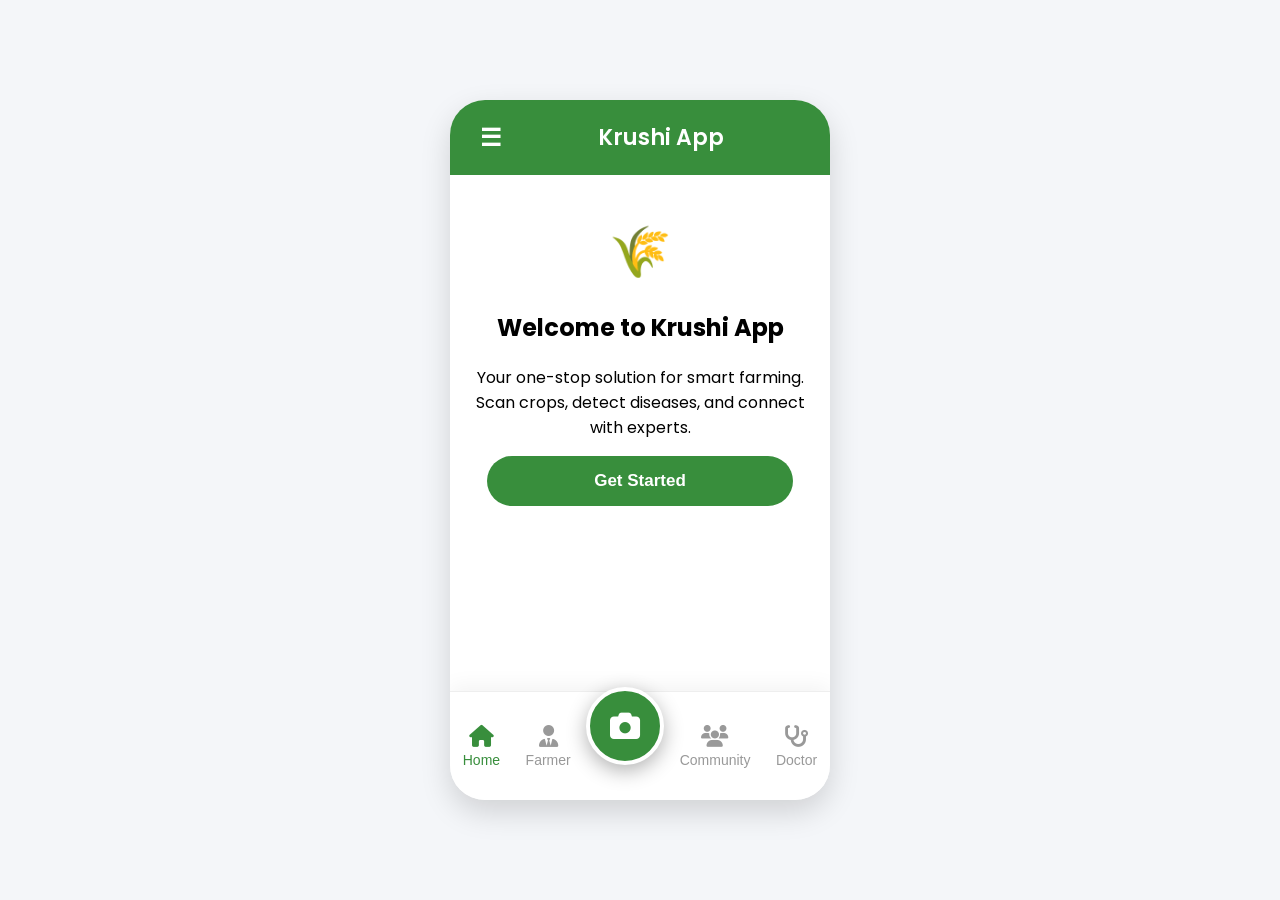
==== index.html @ 5cf72bf7 "Add files via upload Added" ====
<!DOCTYPE html>
<html lang="en">
<head>
  <meta charset="UTF-8">
  <meta name="viewport" content="width=device-width, initial-scale=1.0">
  <title>Krushi App</title>
  <link rel="preconnect" href="https://fonts.googleapis.com">
  <link rel="preconnect" href="https://fonts.gstatic.com" crossorigin>
  <link href="https://fonts.googleapis.com/css2?family=Poppins:wght@400;500;600;700&display=swap" rel="stylesheet">
  <link rel="stylesheet" href="https://cdnjs.cloudflare.com/ajax/libs/font-awesome/6.4.0/css/all.min.css">
  <style>
    :root {
      --primary-green: #388E3C;
      --secondary-green: #8BC34A;
      --light-green: #E8F5E9;
      --text-dark: #333;
      --text-light: #fff;
      --bg-light: #f4f6f9;
      --card-bg: #fff;
    }
    body {
      font-family: 'Poppins', sans-serif;
      margin: 0;
      padding: 0;
      background: var(--bg-light);
      display: flex;
      justify-content: center;
      align-items: center;
      min-height: 100vh;
    }
    .phone {
      width: 380px;
      height: 700px;
      background: var(--card-bg);
      border-radius: 35px;
      box-shadow: 0 12px 30px rgba(0,0,0,0.15);
      overflow: hidden;
      display: flex;
      flex-direction: column;
      position: relative;
    }
    header {
      background: var(--primary-green);
      color: var(--text-light);
      text-align: center;
      padding: 20px;
      font-size: 22px;
      font-weight: 600;
      display: flex;
      align-items: center;
      justify-content: space-between;
      gap: 10px;
      transition: background 0.3s ease-in-out;
    }
    header .menu-icon {
        font-size: 24px;
        cursor: pointer;
        padding-left: 10px;
    }
    header .app-title {
        flex-grow: 1;
        text-align: center;
    }
    .content {
      flex: 1;
      padding: 20px;
      text-align: center;
      overflow-y: auto;
      -webkit-overflow-scrolling: touch;
    }
    .logo {
      font-size: 50px;
      margin: 20px 0;
      color: var(--primary-green);
    }
    .btn {
      display: block;
      width: 90%;
      margin: 15px auto;
      padding: 15px;
      background: var(--primary-green);
      color: var(--text-light);
      font-size: 17px;
      font-weight: 600;
      border: none;
      border-radius: 30px;
      cursor: pointer;
      transition: background 0.3s, transform 0.2s;
    }
    .btn:hover {
      background: #2E7D32;
      transform: translateY(-2px);
    }
    .btn-secondary {
      background: var(--secondary-green);
    }
    .btn-secondary:hover {
      background: #7CB342;
    }
    .btn-icon {
      font-size: 20px;
      margin-right: 10px;
    }
    .options {
      display: grid;
      grid-template-columns: 1fr 1fr;
      gap: 20px;
      margin-top: 25px;
    }
    .option-box {
      background: var(--light-green);
      padding: 25px 15px;
      border-radius: 20px;
      font-weight: 600;
      cursor: pointer;
      box-shadow: 0 4px 10px rgba(0,0,0,0.05);
      transition: transform 0.2s, box-shadow 0.2s;
      color: var(--text-dark);
    }
    .option-box:hover {
      transform: translateY(-5px);
      box-shadow: 0 6px 15px rgba(0,0,0,0.1);
    }
    .option-box i {
      font-size: 36px;
      color: var(--primary-green);
      margin-bottom: 10px;
    }
    .card {
      background: var(--card-bg);
      padding: 20px;
      border-radius: 15px;
      margin: 15px 0;
      text-align: left;
      box-shadow: 0 4px 15px rgba(0,0,0,0.08);
      color: var(--text-dark);
    }
    .card h4 {
        margin-top: 0;
        margin-bottom: 8px;
        color: var(--primary-green);
    }
    .nav {
      display: flex;
      justify-content: space-around;
      align-items: center;
      padding: 15px 0;
      border-top: 1px solid #eee;
      background: var(--card-bg);
      box-shadow: 0 -5px 20px rgba(0,0,0,0.05);
      position: relative;
      z-index: 5;
    }
    .nav button {
      background: none;
      border: none;
      font-size: 20px;
      cursor: pointer;
      color: #999;
      transition: color 0.3s;
      padding: 10px;
      display: flex;
      flex-direction: column;
      align-items: center;
      gap: 5px;
      font-size: 14px;
      font-weight: 500;
    }
    .nav button i {
        font-size: 22px;
    }
    .nav button:hover, .nav button.active {
      color: var(--primary-green);
    }
    .scanner-btn {
        background: var(--primary-green);
        width: 70px;
        height: 70px;
        border-radius: 50%;
        color: white;
        font-size: 30px;
        display: flex;
        align-items: center;
        justify-content: center;
        cursor: pointer;
        box-shadow: 0 6px 20px rgba(0,0,0,0.3);
        border: 4px solid white;
        animation: pulse 2s infinite;
        z-index: 10;
        transform: translateY(-20px);
    }
    @keyframes pulse {
      0% { box-shadow: 0 0 0 0 rgba(56, 142, 60, 0.5); }
      70% { box-shadow: 0 0 0 20px rgba(56, 142, 60, 0); }
      100% { box-shadow: 0 0 0 0 rgba(56, 142, 60, 0); }
    }
    .section-title {
        font-size: 24px;
        font-weight: 600;
        color: var(--primary-green);
        margin-bottom: 20px;
    }
    .search-bar {
      width: 100%;
      padding: 12px 20px;
      border-radius: 30px;
      border: 1px solid #ddd;
      font-size: 16px;
      margin-bottom: 20px;
      background-color: #f9f9f9;
      box-shadow: inset 0 1px 3px rgba(0,0,0,0.05);
    }
    .simple-mode-toggle {
        display: block;
        width: 100%;
        margin-bottom: 20px;
        padding: 10px;
        font-size: 14px;
        font-weight: 500;
        color: #666;
        text-align: center;
    }
    .speech-bubble {
        background: var(--light-green);
        color: var(--primary-green);
        padding: 15px;
        border-radius: 20px;
        position: relative;
        margin-top: 20px;
        text-align: center;
        animation: fadeIn 0.5s;
        font-weight: 500;
    }
    .speech-bubble::before {
        content: '';
        position: absolute;
        top: -10px;
        left: 50%;
        transform: translateX(-50%);
        border-left: 10px solid transparent;
        border-right: 10px solid transparent;
        border-bottom: 10px solid var(--light-green);
    }
    .proximity-banner {
        background: #DCEDC8;
        padding: 15px;
        border-radius: 15px;
        margin-bottom: 20px;
        color: #33691E;
        font-weight: 600;
        font-size: 14px;
        display: flex;
        justify-content: space-around;
        align-items: center;
        box-shadow: 0 4px 8px rgba(0,0,0,0.05);
    }
    .proximity-banner span {
        display: block;
        font-size: 18px;
        font-weight: 700;
        margin-top: 5px;
    }
    @keyframes fadeIn {
        from { opacity: 0; }
        to { opacity: 1; }
    }
    
    /* Sidebar styles */
    .sidebar {
        height: 100%;
        width: 0;
        position: absolute;
        z-index: 20;
        top: 0;
        left: 0;
        background-color: var(--card-bg);
        overflow-x: hidden;
        transition: 0.5s;
        padding-top: 60px;
        box-shadow: 5px 0 25px rgba(0,0,0,0.1);
    }
    .sidebar a {
        padding: 15px 25px;
        text-decoration: none;
        font-size: 18px;
        color: var(--text-dark);
        display: block;
        transition: 0.3s;
        font-weight: 600;
    }
    .sidebar a:hover {
        background-color: var(--light-green);
        color: var(--primary-green);
    }
    .sidebar .closebtn {
        position: absolute;
        top: 15px;
        right: 25px;
        font-size: 36px;
        margin-left: 50px;
    }
    .sidebar-header {
        padding: 20px;
        text-align: center;
        border-bottom: 1px solid #eee;
        margin-bottom: 20px;
    }
    .sidebar-header h3 {
        margin: 0;
        color: var(--primary-green);
    }

    /* Scanner View styles */
    .scanner-view {
        position: absolute;
        top: 0;
        left: 0;
        width: 100%;
        height: 100%;
        background-color: #000;
        display: flex;
        flex-direction: column;
        justify-content: center;
        align-items: center;
        z-index: 10;
        color: white;
        text-align: center;
    }
    .scanner-camera-feed {
        width: 100%;
        height: 100%;
        background-color: #222; /* Placeholder for camera feed */
        position: relative;
    }
    .scanner-window {
        position: absolute;
        top: 50%;
        left: 50%;
        transform: translate(-50%, -50%);
        width: 80%;
        height: 400px;
        border: 3px solid var(--secondary-green);
        border-radius: 15px;
        box-shadow: 0 0 20px rgba(139, 195, 74, 0.5);
        overflow: hidden;
    }
    .scanner-line {
        width: 100%;
        height: 5px;
        background: linear-gradient(to right, transparent, var(--secondary-green), transparent);
        animation: scan-line 2s linear infinite;
        position: absolute;
        top: 0;
    }
    .shutter-btn {
        position: absolute;
        bottom: 50px;
        left: 50%;
        transform: translateX(-50%);
        background: white;
        width: 70px;
        height: 70px;
        border-radius: 50%;
        display: flex;
        align-items: center;
        justify-content: center;
        cursor: pointer;
        border: 5px solid var(--primary-green);
        box-shadow: 0 0 10px rgba(0,0,0,0.3);
    }
    @keyframes scan-line {
        0% { top: 0; }
        100% { top: 100%; }
    }
    
    /* Scan Result styles */
    .scan-result-section {
        margin-bottom: 25px;
        text-align: left;
    }
    .scan-result-section h4 {
        color: var(--primary-green);
        font-size: 18px;
        margin-bottom: 10px;
        border-bottom: 2px solid var(--light-green);
        padding-bottom: 5px;
    }
    
    /* Simple Mode button grid */
    .simple-mode-options {
        display: grid;
        grid-template-columns: 1fr;
        gap: 15px;
        margin-top: 20px;
    }
    .simple-mode-options .btn {
        margin: 0 auto;
        width: 100%;
    }
  </style>
</head>
<body>

  <div class="phone">
    <div id="sidebar" class="sidebar">
        <a href="javascript:void(0)" class="closebtn" onclick="closeNav()">&times;</a>
        <div class="sidebar-header">
            <i class="fa-solid fa-seedling" style="font-size: 30px;"></i>
            <h3>Krushi App</h3>
        </div>
        <a href="#" onclick="showHome()"><i class="fa-solid fa-house"></i> Home</a>
        <a href="#" onclick="showLogin()"><i class="fa-solid fa-right-to-bracket"></i> Login</a>
        <a href="#" onclick="showFarmer()"><i class="fa-solid fa-user-tie"></i> Farmer Dashboard</a>
        <a href="#" onclick="showDoctor()"><i class="fa-solid fa-stethoscope"></i> Doctor Dashboard</a>
        <a href="#" onclick="showCommunity()"><i class="fa-solid fa-users"></i> Community</a>
        <a href="#" onclick="showCropGuides()"><i class="fa-solid fa-book-open"></i> Crop Guides</a>
        <a href="#" onclick="showMarketplace()"><i class="fa-solid fa-store"></i> Marketplace</a>
    </div>

    <header id="title">
        <span class="menu-icon" onclick="openNav()">&#9776;</span>
        <div class="app-title">Krushi App</div>
    </header>
    <div class="content" id="screen">

      <div id="overview">
        <div class="logo">🌾</div>
        <h2>Welcome to Krushi App</h2>
        <p>Your one-stop solution for smart farming. Scan crops, detect diseases, and connect with experts.</p>
        <button class="btn" onclick="showHome()">Get Started</button>
      </div>

      <div id="home" style="display:none;">
        <div class="proximity-banner">
            <div>
                Farmers Online<br>
                <span>2</span>
            </div>
            <div>
                Doctors Online<br>
                <span>2</span>
            </div>
            <div>
                Range<br>
                <span>5 km</span>
            </div>
        </div>
        <input type="text" placeholder="🔍 Search for crops or solutions..." class="search-bar">
        
        <div class="options">
          <div class="option-box" onclick="showCropGuides()">
            <i class="fa-solid fa-book-open"></i>
            <span>Crop Guides</span>
          </div>
          <div class="option-box" onclick="showMarketplace()">
            <i class="fa-solid fa-store"></i>
            <span>Marketplace</span>
          </div>
          <div class="option-box" onclick="showCommunity()">
            <i class="fa-solid fa-users"></i>
            <span>Community</span>
          </div>
          <div class="option-box" onclick="showAgriNews()">
            <i class="fa-solid fa-newspaper"></i>
            <span>Agri-News</span>
          </div>
        </div>
        <button class="btn" onclick="showSimpleMode()">Simple Mode (Voice)</button>
      </div>
      
      <div id="simpleMode" style="display:none;">
          <div class="section-title">Simple Mode Activated</div>
          <div class="speech-bubble">
              <i class="fa-solid fa-volume-high"></i>
              <p>Welcome, I am your guide. What would you like to do?</p>
          </div>
          <div class="simple-mode-options">
              <button class="btn" onclick="showScanner(); speak('Okay. Please hold the phone steady to scan your crop.');">Scan Crop</button>
              <button class="btn" onclick="speak('Searching for nearby doctors.');">Talk to Doctor</button>
              <button class="btn" onclick="speak('Today\'s weather is sunny with a temperature of 28 degrees Celsius.');">Check Weather</button>
              <button class="btn" onclick="showHome(); speak('Simple mode is now off.');">Exit Simple Mode</button>
          </div>
      </div>

      <div id="login" style="display:none;">
        <div class="section-title">Login As</div>
        <button class="btn" onclick="showFarmer()"><i class="fa-solid fa-user-tie btn-icon"></i>Farmer</button>
        <button class="btn btn-secondary" onclick="showDoctor()"><i class="fa-solid fa-stethoscope btn-icon"></i>Agri Doctor</button>
        <button class="btn" onclick="showHome()"><i class="fa-solid fa-arrow-left btn-icon"></i>Back to Home</button>
      </div>

      <div id="farmer" style="display:none;">
        <div class="section-title">Farmer Dashboard</div>
        <div class="proximity-banner">
            <div>
                My nearby Experts:<br>
                <span>2 Doctors within 5 km</span>
            </div>
        </div>
        <div class="card">
          <h4>Latest Scan:</h4>
          <p><strong>Detected:</strong> Leaf Spot on Wheat</p>
          <p><strong>Suggestion:</strong> Apply a copper-based fungicide. Consult nearby doctor for dosage.</p>
        </div>
        <button class="btn"><i class="fa-solid fa-headset btn-icon"></i>Contact Expert</button>
        <button class="btn btn-secondary" onclick="showHome()"><i class="fa-solid fa-arrow-left btn-icon"></i>Back</button>
      </div>

      <div id="doctor" style="display:none;">
        <div class="section-title">Doctor Dashboard</div>
        <div class="proximity-banner">
            <div>
                Farmers Online:<br>
                <span>2 within 5 km</span>
            </div>
        </div>
        <div class="card">
          <h4>New Consultation Request:</h4>
          <p><strong>Farmer:</strong> Ramesh, Vill. Bori (3 km)</p>
          <p><strong>Problem:</strong> Cotton pest infestation.</p>
          <button class="btn">Accept</button>
        </div>
        <button class="btn" onclick="showHome()"><i class="fa-solid fa-arrow-left btn-icon"></i>Back</button>
      </div>

      <div id="community" style="display:none;">
        <div class="section-title">Farmer Community</div>
        <div class="card">
          <h4>🌾 Ramesh:</h4>
          <p>My tomato leaves are turning yellow. Any tips?</p>
          <small>2 replies</small>
        </div>
        <div class="card">
          <h4>👩‍🌾 Sita:</h4>
          <p>Neem spray worked for me! You can try mixing 10ml in 1 liter of water.</p>
          <small>5 likes</small>
        </div>
        <button class="btn"><i class="fa-solid fa-plus btn-icon"></i>Post New Question</button>
        <button class="btn btn-secondary" onclick="showHome()"><i class="fa-solid fa-arrow-left btn-icon"></i>Back</button>
      </div>

      <div id="scanResult" style="display:none;">
        <div class="section-title">Scan Results</div>
        <div class="card">
            <div class="scan-result-section">
                <h4><i class="fa-solid fa-seedling"></i> Identified Disease</h4>
                <p><strong>Tomato Leaf Curl Virus (ToLCV)</strong></p>
                <p>This is a major viral disease affecting tomato plants, transmitted by whiteflies.</p>
            </div>
            <div class="scan-result-section">
                <h4><i class="fa-solid fa-spray-can"></i> Recommended Pesticides</h4>
                <ul>
                    <li>Neem Oil-based sprays</li>
                    <li>Acetamiprid-based insecticides</li>
                    <li>Spiromesifen for whitefly control</li>
                </ul>
                <a href="#" class="btn btn-secondary" style="width:100%;" onclick="showMarketplace()">Buy Now from Marketplace</a>
            </div>
            <div class="scan-result-section">
                <h4><i class="fa-solid fa-shield-halved"></i> How to Prevent It</h4>
                <ul>
                    <li>Use virus-free seeds and seedlings.</li>
                    <li>Control the whitefly population using neem oil or insecticidal soap.</li>
                    <li>Remove and destroy infected plants immediately to prevent spread.</li>
                </ul>
            </div>
            <div class="scan-result-section">
                <h4><i class="fa-solid fa-bug-slash"></i> Why This Happens</h4>
                <p>The virus is spread by a tiny insect called the **whitefly**. When a whitefly feeds on an infected plant and then moves to a healthy one, it transfers the virus. High temperatures and dry weather can increase whitefly activity.</p>
            </div>
            <div class="scan-result-section">
                <h4><i class="fa-solid fa-user-doctor"></i> Connect with a Doctor</h4>
                <p>Get expert advice from a professional nearby.</p>
                <div class="card" style="padding:10px;">
                    <strong>Dr. Patil</strong> (Agri Specialist)<br>
                    Distance: <strong>1.5 km</strong><br>
                    <a href="tel:+919876543210" class="btn btn-secondary" style="width:100%; margin:10px 0 0;">Call Now</a>
                </div>
            </div>
        </div>
        <button class="btn btn-secondary" onclick="showHome()"><i class="fa-solid fa-arrow-left btn-icon"></i>Back to Home</button>
      </div>

      <div id="cropGuides" style="display:none;">
        <div class="section-title">🌾 Crop Guides</div>
        <input type="text" placeholder="Search guides..." class="search-bar">
        <div class="card">
            <h4>Tomato Cultivation</h4>
            <p>A comprehensive guide on soil, planting, and pest management for tomatoes.</p>
        </div>
        <div class="card">
            <h4>Wheat Harvesting</h4>
            <p>Learn the best practices and modern techniques for a high-yield wheat harvest.</p>
        </div>
        <button class="btn" onclick="showHome()"><i class="fa-solid fa-arrow-left btn-icon"></i>Back</button>
      </div>

      <div id="marketplace" style="display:none;">
        <div class="section-title">🛍️ Marketplace</div>
        <div class="card">
            <h4>Fertilizer: Bio-Grow Organic</h4>
            <p><strong>Price:</strong> ₹500/kg</p>
            <button class="btn">Buy Now</button>
        </div>
        <div class="card">
            <h4>Pest Spray: Neem Oil</h4>
            <p><strong>Price:</strong> ₹250/bottle</p>
            <button class="btn">Buy Now</button>
        </div>
        <button class="btn" onclick="showHome()"><i class="fa-solid fa-arrow-left btn-icon"></i>Back</button>
      </div>

      <div id="agriNews" style="display:none;">
        <div class="section-title">📰 Agri-News</div>
        <div class="card news-card">
            <h5>Govt. announces new subsidy for farmers.</h5>
            <p>The government today launched a new scheme...</p>
        </div>
        <div class="card news-card">
            <h5>Monsoon forecast: Heavy rains expected in South.</h5>
            <p>Farmers in the region are advised to prepare...</p>
        </div>
        <button class="btn" onclick="showHome()"><i class="fa-solid fa-arrow-left btn-icon"></i>Back</button>
      </div>
    </div>

    <div id="scanner" class="scanner-view" style="display:none;">
        <div class="scanner-camera-feed">
            <div class="scanner-window">
                <div class="scanner-line"></div>
            </div>
        </div>
        <button class="shutter-btn" onclick="simulateScan()">
            <i class="fa-solid fa-camera" style="color:var(--primary-green);"></i>
        </button>
    </div>

    <div class="nav">
      <button onclick="showHome()" id="navHome" class="active">
          <i class="fa-solid fa-house"></i>Home
      </button>
      <button onclick="showFarmer()" id="navFarmer">
          <i class="fa-solid fa-user-tie"></i>Farmer
      </button>
      <div class="scanner-btn" onclick="showScanner()">
          <i class="fa fa-camera"></i>
      </div>
      <button onclick="showCommunity()" id="navCommunity">
          <i class="fa-solid fa-users"></i>Community
      </button>
      <button onclick="showDoctor()" id="navDoctor">
          <i class="fa-solid fa-stethoscope"></i>Doctor
      </button>
    </div>
  </div>

  <script>
    let simpleMode = false;
    const synth = window.speechSynthesis;

    function hideAll() {
      document.querySelectorAll("#screen > div").forEach(div => div.style.display = "none");
    }
    
    function speak(text) {
        if (!synth) return;
        const utterance = new SpeechSynthesisUtterance(text);
        utterance.lang = 'en-IN';
        synth.speak(utterance);
    }
    
    function showScreen(id, titleText) {
        hideAll();
        document.getElementById(id).style.display = "block";
        document.querySelector('.app-title').innerText = titleText;
    }
    
    function openNav() {
        document.getElementById("sidebar").style.width = "250px";
    }

    function closeNav() {
        document.getElementById("sidebar").style.width = "0";
    }

    function showHome() { 
        showScreen('home', 'Krushi App'); 
        document.getElementById('scanner').style.display = 'none';
        closeNav();
    }
    function showLogin() { showScreen('login', 'Login'); closeNav(); }
    function showFarmer() { showScreen('farmer', 'Farmer Dashboard'); closeNav(); }
    function showDoctor() { showScreen('doctor', 'Doctor Dashboard'); closeNav(); }
    function showCommunity() { showScreen('community', 'Community'); closeNav(); }
    function showCropGuides() { showScreen('cropGuides', 'Crop Guides'); closeNav(); }
    function showMarketplace() { showScreen('marketplace', 'Marketplace'); closeNav(); }
    function showAgriNews() { showScreen('agriNews', 'Agri-News'); closeNav(); }

    function showSimpleMode() { 
        simpleMode = true;
        showScreen('simpleMode', 'Simple Mode');
        closeNav();
        speak("Welcome, I am your guide. What would you like to do?");
    }
    
    function showScanner() {
        hideAll();
        document.getElementById('scanner').style.display = 'flex';
        document.querySelector('.app-title').innerText = 'Crop Scanner';
        closeNav();
    }

    function simulateScan() {
        // Simulate scanning process
        const shutterBtn = document.querySelector('.shutter-btn');
        shutterBtn.innerHTML = '<i class="fa-solid fa-spinner fa-spin" style="color:var(--primary-green);"></i>';
        
        if (simpleMode) {
            speak("Scanning complete. Analyzing the image. This might take a few seconds.");
        }

        setTimeout(() => {
            // Hide the scanner and show the results
            document.getElementById('scanner').style.display = 'none';
            showScreen('scanResult', 'Scan Results');
            if (simpleMode) {
                speak("Scan results are ready. We have identified a disease. Would you like to know more about it, or connect with a doctor?");
            }
        }, 3000); // 3-second delay
    }

    // Initial load
    document.addEventListener('DOMContentLoaded', () => {
        showScreen('overview', 'Krushi App');
    });

  </script>

</body>
</html>
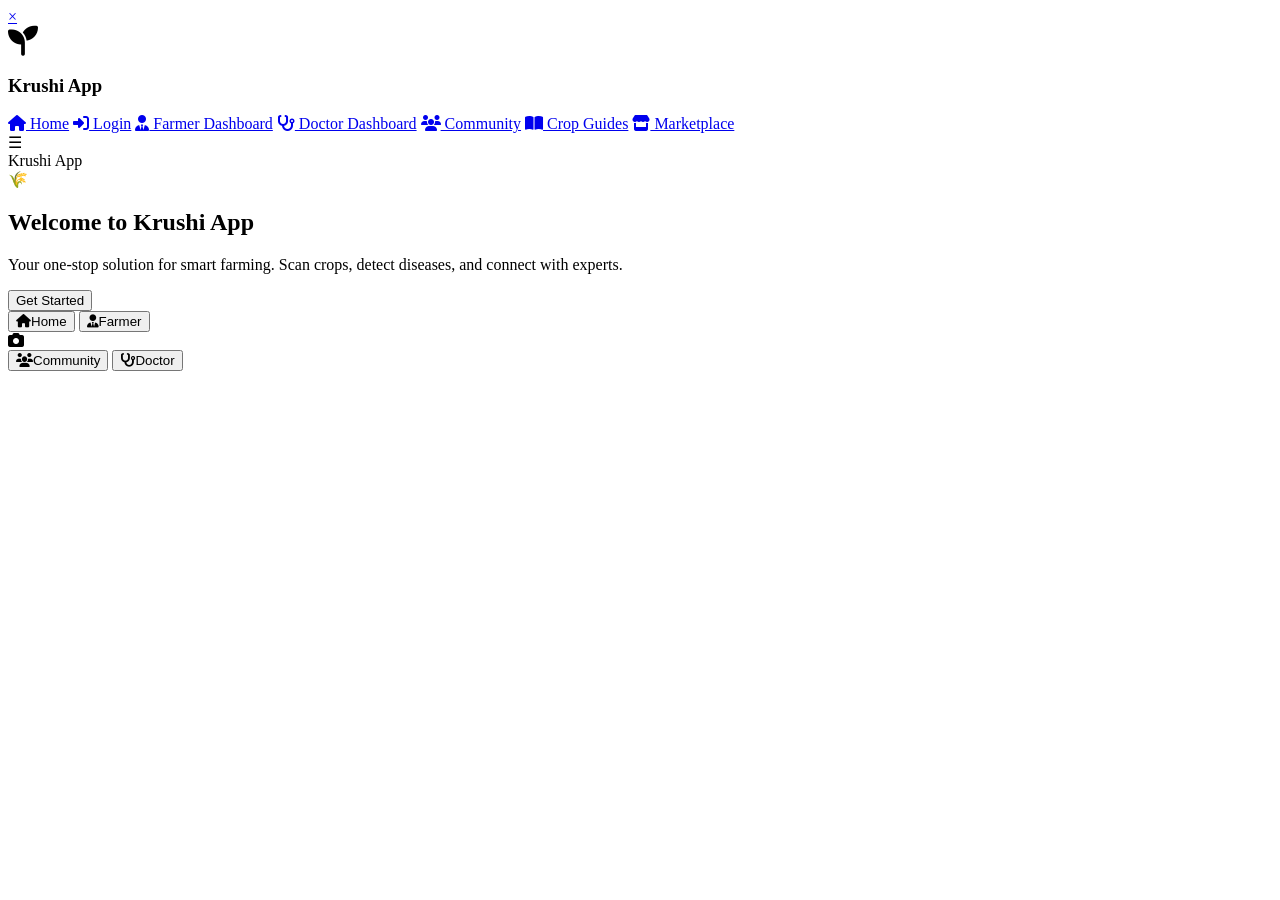
==== commit 2fc26298: "Update index.html" ====
--- a/index.html
+++ b/index.html
@@ -8,396 +8,7 @@
   <link rel="preconnect" href="https://fonts.gstatic.com" crossorigin>
   <link href="https://fonts.googleapis.com/css2?family=Poppins:wght@400;500;600;700&display=swap" rel="stylesheet">
   <link rel="stylesheet" href="https://cdnjs.cloudflare.com/ajax/libs/font-awesome/6.4.0/css/all.min.css">
-  <style>
-    :root {
-      --primary-green: #388E3C;
-      --secondary-green: #8BC34A;
-      --light-green: #E8F5E9;
-      --text-dark: #333;
-      --text-light: #fff;
-      --bg-light: #f4f6f9;
-      --card-bg: #fff;
-    }
-    body {
-      font-family: 'Poppins', sans-serif;
-      margin: 0;
-      padding: 0;
-      background: var(--bg-light);
-      display: flex;
-      justify-content: center;
-      align-items: center;
-      min-height: 100vh;
-    }
-    .phone {
-      width: 380px;
-      height: 700px;
-      background: var(--card-bg);
-      border-radius: 35px;
-      box-shadow: 0 12px 30px rgba(0,0,0,0.15);
-      overflow: hidden;
-      display: flex;
-      flex-direction: column;
-      position: relative;
-    }
-    header {
-      background: var(--primary-green);
-      color: var(--text-light);
-      text-align: center;
-      padding: 20px;
-      font-size: 22px;
-      font-weight: 600;
-      display: flex;
-      align-items: center;
-      justify-content: space-between;
-      gap: 10px;
-      transition: background 0.3s ease-in-out;
-    }
-    header .menu-icon {
-        font-size: 24px;
-        cursor: pointer;
-        padding-left: 10px;
-    }
-    header .app-title {
-        flex-grow: 1;
-        text-align: center;
-    }
-    .content {
-      flex: 1;
-      padding: 20px;
-      text-align: center;
-      overflow-y: auto;
-      -webkit-overflow-scrolling: touch;
-    }
-    .logo {
-      font-size: 50px;
-      margin: 20px 0;
-      color: var(--primary-green);
-    }
-    .btn {
-      display: block;
-      width: 90%;
-      margin: 15px auto;
-      padding: 15px;
-      background: var(--primary-green);
-      color: var(--text-light);
-      font-size: 17px;
-      font-weight: 600;
-      border: none;
-      border-radius: 30px;
-      cursor: pointer;
-      transition: background 0.3s, transform 0.2s;
-    }
-    .btn:hover {
-      background: #2E7D32;
-      transform: translateY(-2px);
-    }
-    .btn-secondary {
-      background: var(--secondary-green);
-    }
-    .btn-secondary:hover {
-      background: #7CB342;
-    }
-    .btn-icon {
-      font-size: 20px;
-      margin-right: 10px;
-    }
-    .options {
-      display: grid;
-      grid-template-columns: 1fr 1fr;
-      gap: 20px;
-      margin-top: 25px;
-    }
-    .option-box {
-      background: var(--light-green);
-      padding: 25px 15px;
-      border-radius: 20px;
-      font-weight: 600;
-      cursor: pointer;
-      box-shadow: 0 4px 10px rgba(0,0,0,0.05);
-      transition: transform 0.2s, box-shadow 0.2s;
-      color: var(--text-dark);
-    }
-    .option-box:hover {
-      transform: translateY(-5px);
-      box-shadow: 0 6px 15px rgba(0,0,0,0.1);
-    }
-    .option-box i {
-      font-size: 36px;
-      color: var(--primary-green);
-      margin-bottom: 10px;
-    }
-    .card {
-      background: var(--card-bg);
-      padding: 20px;
-      border-radius: 15px;
-      margin: 15px 0;
-      text-align: left;
-      box-shadow: 0 4px 15px rgba(0,0,0,0.08);
-      color: var(--text-dark);
-    }
-    .card h4 {
-        margin-top: 0;
-        margin-bottom: 8px;
-        color: var(--primary-green);
-    }
-    .nav {
-      display: flex;
-      justify-content: space-around;
-      align-items: center;
-      padding: 15px 0;
-      border-top: 1px solid #eee;
-      background: var(--card-bg);
-      box-shadow: 0 -5px 20px rgba(0,0,0,0.05);
-      position: relative;
-      z-index: 5;
-    }
-    .nav button {
-      background: none;
-      border: none;
-      font-size: 20px;
-      cursor: pointer;
-      color: #999;
-      transition: color 0.3s;
-      padding: 10px;
-      display: flex;
-      flex-direction: column;
-      align-items: center;
-      gap: 5px;
-      font-size: 14px;
-      font-weight: 500;
-    }
-    .nav button i {
-        font-size: 22px;
-    }
-    .nav button:hover, .nav button.active {
-      color: var(--primary-green);
-    }
-    .scanner-btn {
-        background: var(--primary-green);
-        width: 70px;
-        height: 70px;
-        border-radius: 50%;
-        color: white;
-        font-size: 30px;
-        display: flex;
-        align-items: center;
-        justify-content: center;
-        cursor: pointer;
-        box-shadow: 0 6px 20px rgba(0,0,0,0.3);
-        border: 4px solid white;
-        animation: pulse 2s infinite;
-        z-index: 10;
-        transform: translateY(-20px);
-    }
-    @keyframes pulse {
-      0% { box-shadow: 0 0 0 0 rgba(56, 142, 60, 0.5); }
-      70% { box-shadow: 0 0 0 20px rgba(56, 142, 60, 0); }
-      100% { box-shadow: 0 0 0 0 rgba(56, 142, 60, 0); }
-    }
-    .section-title {
-        font-size: 24px;
-        font-weight: 600;
-        color: var(--primary-green);
-        margin-bottom: 20px;
-    }
-    .search-bar {
-      width: 100%;
-      padding: 12px 20px;
-      border-radius: 30px;
-      border: 1px solid #ddd;
-      font-size: 16px;
-      margin-bottom: 20px;
-      background-color: #f9f9f9;
-      box-shadow: inset 0 1px 3px rgba(0,0,0,0.05);
-    }
-    .simple-mode-toggle {
-        display: block;
-        width: 100%;
-        margin-bottom: 20px;
-        padding: 10px;
-        font-size: 14px;
-        font-weight: 500;
-        color: #666;
-        text-align: center;
-    }
-    .speech-bubble {
-        background: var(--light-green);
-        color: var(--primary-green);
-        padding: 15px;
-        border-radius: 20px;
-        position: relative;
-        margin-top: 20px;
-        text-align: center;
-        animation: fadeIn 0.5s;
-        font-weight: 500;
-    }
-    .speech-bubble::before {
-        content: '';
-        position: absolute;
-        top: -10px;
-        left: 50%;
-        transform: translateX(-50%);
-        border-left: 10px solid transparent;
-        border-right: 10px solid transparent;
-        border-bottom: 10px solid var(--light-green);
-    }
-    .proximity-banner {
-        background: #DCEDC8;
-        padding: 15px;
-        border-radius: 15px;
-        margin-bottom: 20px;
-        color: #33691E;
-        font-weight: 600;
-        font-size: 14px;
-        display: flex;
-        justify-content: space-around;
-        align-items: center;
-        box-shadow: 0 4px 8px rgba(0,0,0,0.05);
-    }
-    .proximity-banner span {
-        display: block;
-        font-size: 18px;
-        font-weight: 700;
-        margin-top: 5px;
-    }
-    @keyframes fadeIn {
-        from { opacity: 0; }
-        to { opacity: 1; }
-    }
-    
-    /* Sidebar styles */
-    .sidebar {
-        height: 100%;
-        width: 0;
-        position: absolute;
-        z-index: 20;
-        top: 0;
-        left: 0;
-        background-color: var(--card-bg);
-        overflow-x: hidden;
-        transition: 0.5s;
-        padding-top: 60px;
-        box-shadow: 5px 0 25px rgba(0,0,0,0.1);
-    }
-    .sidebar a {
-        padding: 15px 25px;
-        text-decoration: none;
-        font-size: 18px;
-        color: var(--text-dark);
-        display: block;
-        transition: 0.3s;
-        font-weight: 600;
-    }
-    .sidebar a:hover {
-        background-color: var(--light-green);
-        color: var(--primary-green);
-    }
-    .sidebar .closebtn {
-        position: absolute;
-        top: 15px;
-        right: 25px;
-        font-size: 36px;
-        margin-left: 50px;
-    }
-    .sidebar-header {
-        padding: 20px;
-        text-align: center;
-        border-bottom: 1px solid #eee;
-        margin-bottom: 20px;
-    }
-    .sidebar-header h3 {
-        margin: 0;
-        color: var(--primary-green);
-    }
-
-    /* Scanner View styles */
-    .scanner-view {
-        position: absolute;
-        top: 0;
-        left: 0;
-        width: 100%;
-        height: 100%;
-        background-color: #000;
-        display: flex;
-        flex-direction: column;
-        justify-content: center;
-        align-items: center;
-        z-index: 10;
-        color: white;
-        text-align: center;
-    }
-    .scanner-camera-feed {
-        width: 100%;
-        height: 100%;
-        background-color: #222; /* Placeholder for camera feed */
-        position: relative;
-    }
-    .scanner-window {
-        position: absolute;
-        top: 50%;
-        left: 50%;
-        transform: translate(-50%, -50%);
-        width: 80%;
-        height: 400px;
-        border: 3px solid var(--secondary-green);
-        border-radius: 15px;
-        box-shadow: 0 0 20px rgba(139, 195, 74, 0.5);
-        overflow: hidden;
-    }
-    .scanner-line {
-        width: 100%;
-        height: 5px;
-        background: linear-gradient(to right, transparent, var(--secondary-green), transparent);
-        animation: scan-line 2s linear infinite;
-        position: absolute;
-        top: 0;
-    }
-    .shutter-btn {
-        position: absolute;
-        bottom: 50px;
-        left: 50%;
-        transform: translateX(-50%);
-        background: white;
-        width: 70px;
-        height: 70px;
-        border-radius: 50%;
-        display: flex;
-        align-items: center;
-        justify-content: center;
-        cursor: pointer;
-        border: 5px solid var(--primary-green);
-        box-shadow: 0 0 10px rgba(0,0,0,0.3);
-    }
-    @keyframes scan-line {
-        0% { top: 0; }
-        100% { top: 100%; }
-    }
-    
-    /* Scan Result styles */
-    .scan-result-section {
-        margin-bottom: 25px;
-        text-align: left;
-    }
-    .scan-result-section h4 {
-        color: var(--primary-green);
-        font-size: 18px;
-        margin-bottom: 10px;
-        border-bottom: 2px solid var(--light-green);
-        padding-bottom: 5px;
-    }
-    
-    /* Simple Mode button grid */
-    .simple-mode-options {
-        display: grid;
-        grid-template-columns: 1fr;
-        gap: 15px;
-        margin-top: 20px;
-    }
-    .simple-mode-options .btn {
-        margin: 0 auto;
-        width: 100%;
-    }
-  </style>
+ 
 </head>
 <body>
 
@@ -737,4 +348,5 @@
   </script>
 
 </body>
-</html>+
+</html>
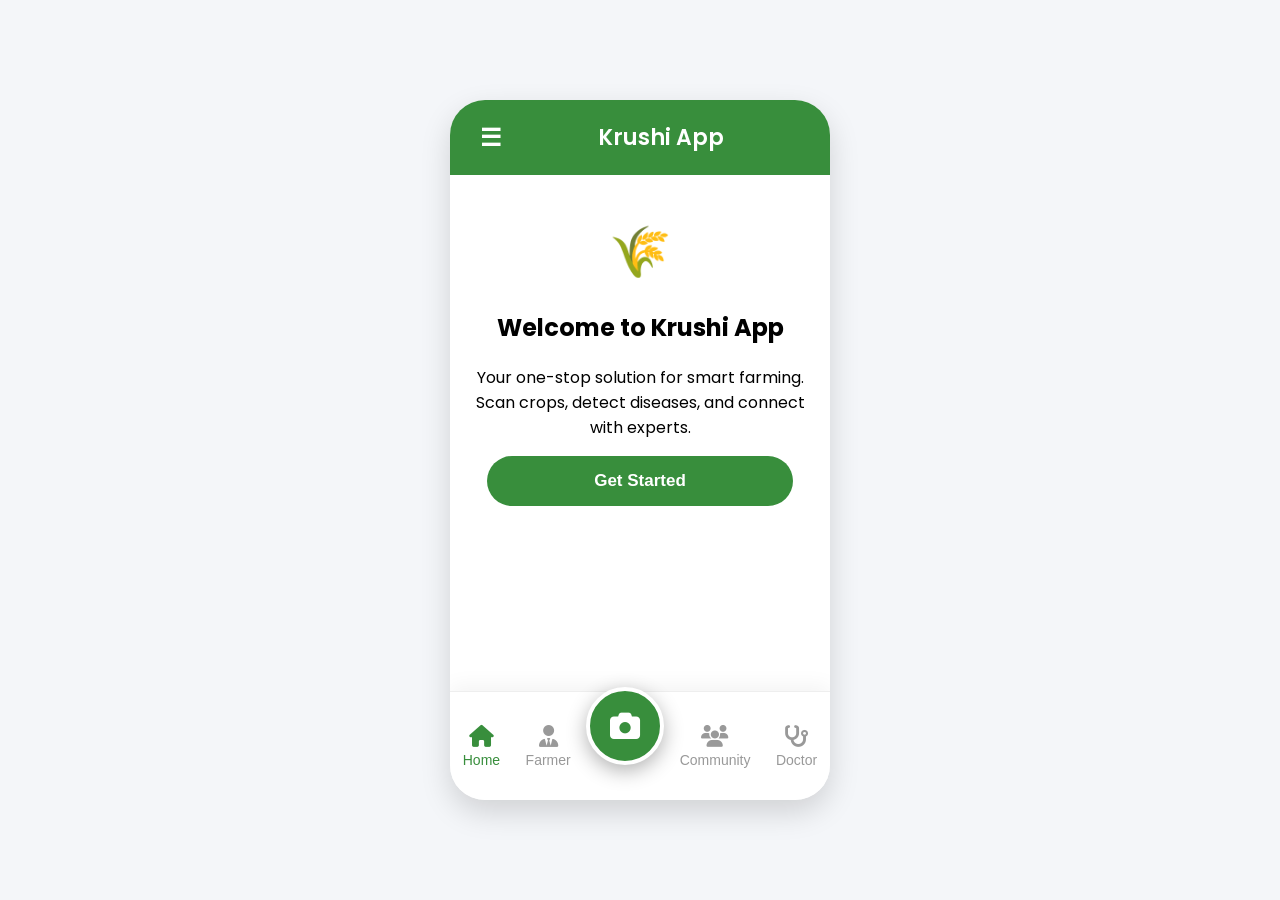
==== commit 44016018: "Update index.html" ====
--- a/index.html
+++ b/index.html
@@ -6,6 +6,7 @@
   <title>Krushi App</title>
   <link rel="preconnect" href="https://fonts.googleapis.com">
   <link rel="preconnect" href="https://fonts.gstatic.com" crossorigin>
+    <link rel="stylesheet" href="style.css">
   <link href="https://fonts.googleapis.com/css2?family=Poppins:wght@400;500;600;700&display=swap" rel="stylesheet">
   <link rel="stylesheet" href="https://cdnjs.cloudflare.com/ajax/libs/font-awesome/6.4.0/css/all.min.css">
  
@@ -350,3 +351,4 @@
 </body>
 
 </html>
+
--- a/style.css
+++ b/style.css
@@ -0,0 +1,388 @@
+ :root {
+      --primary-green: #388E3C;
+      --secondary-green: #8BC34A;
+      --light-green: #E8F5E9;
+      --text-dark: #333;
+      --text-light: #fff;
+      --bg-light: #f4f6f9;
+      --card-bg: #fff;
+    }
+    body {
+      font-family: 'Poppins', sans-serif;
+      margin: 0;
+      padding: 0;
+      background: var(--bg-light);
+      display: flex;
+      justify-content: center;
+      align-items: center;
+      min-height: 100vh;
+    }
+    .phone {
+      width: 380px;
+      height: 700px;
+      background: var(--card-bg);
+      border-radius: 35px;
+      box-shadow: 0 12px 30px rgba(0,0,0,0.15);
+      overflow: hidden;
+      display: flex;
+      flex-direction: column;
+      position: relative;
+    }
+    header {
+      background: var(--primary-green);
+      color: var(--text-light);
+      text-align: center;
+      padding: 20px;
+      font-size: 22px;
+      font-weight: 600;
+      display: flex;
+      align-items: center;
+      justify-content: space-between;
+      gap: 10px;
+      transition: background 0.3s ease-in-out;
+    }
+    header .menu-icon {
+        font-size: 24px;
+        cursor: pointer;
+        padding-left: 10px;
+    }
+    header .app-title {
+        flex-grow: 1;
+        text-align: center;
+    }
+    .content {
+      flex: 1;
+      padding: 20px;
+      text-align: center;
+      overflow-y: auto;
+      -webkit-overflow-scrolling: touch;
+    }
+    .logo {
+      font-size: 50px;
+      margin: 20px 0;
+      color: var(--primary-green);
+    }
+    .btn {
+      display: block;
+      width: 90%;
+      margin: 15px auto;
+      padding: 15px;
+      background: var(--primary-green);
+      color: var(--text-light);
+      font-size: 17px;
+      font-weight: 600;
+      border: none;
+      border-radius: 30px;
+      cursor: pointer;
+      transition: background 0.3s, transform 0.2s;
+    }
+    .btn:hover {
+      background: #2E7D32;
+      transform: translateY(-2px);
+    }
+    .btn-secondary {
+      background: var(--secondary-green);
+    }
+    .btn-secondary:hover {
+      background: #7CB342;
+    }
+    .btn-icon {
+      font-size: 20px;
+      margin-right: 10px;
+    }
+    .options {
+      display: grid;
+      grid-template-columns: 1fr 1fr;
+      gap: 20px;
+      margin-top: 25px;
+    }
+    .option-box {
+      background: var(--light-green);
+      padding: 25px 15px;
+      border-radius: 20px;
+      font-weight: 600;
+      cursor: pointer;
+      box-shadow: 0 4px 10px rgba(0,0,0,0.05);
+      transition: transform 0.2s, box-shadow 0.2s;
+      color: var(--text-dark);
+    }
+    .option-box:hover {
+      transform: translateY(-5px);
+      box-shadow: 0 6px 15px rgba(0,0,0,0.1);
+    }
+    .option-box i {
+      font-size: 36px;
+      color: var(--primary-green);
+      margin-bottom: 10px;
+    }
+    .card {
+      background: var(--card-bg);
+      padding: 20px;
+      border-radius: 15px;
+      margin: 15px 0;
+      text-align: left;
+      box-shadow: 0 4px 15px rgba(0,0,0,0.08);
+      color: var(--text-dark);
+    }
+    .card h4 {
+        margin-top: 0;
+        margin-bottom: 8px;
+        color: var(--primary-green);
+    }
+    .nav {
+      display: flex;
+      justify-content: space-around;
+      align-items: center;
+      padding: 15px 0;
+      border-top: 1px solid #eee;
+      background: var(--card-bg);
+      box-shadow: 0 -5px 20px rgba(0,0,0,0.05);
+      position: relative;
+      z-index: 5;
+    }
+    .nav button {
+      background: none;
+      border: none;
+      font-size: 20px;
+      cursor: pointer;
+      color: #999;
+      transition: color 0.3s;
+      padding: 10px;
+      display: flex;
+      flex-direction: column;
+      align-items: center;
+      gap: 5px;
+      font-size: 14px;
+      font-weight: 500;
+    }
+    .nav button i {
+        font-size: 22px;
+    }
+    .nav button:hover, .nav button.active {
+      color: var(--primary-green);
+    }
+    .scanner-btn {
+        background: var(--primary-green);
+        width: 70px;
+        height: 70px;
+        border-radius: 50%;
+        color: white;
+        font-size: 30px;
+        display: flex;
+        align-items: center;
+        justify-content: center;
+        cursor: pointer;
+        box-shadow: 0 6px 20px rgba(0,0,0,0.3);
+        border: 4px solid white;
+        animation: pulse 2s infinite;
+        z-index: 10;
+        transform: translateY(-20px);
+    }
+    @keyframes pulse {
+      0% { box-shadow: 0 0 0 0 rgba(56, 142, 60, 0.5); }
+      70% { box-shadow: 0 0 0 20px rgba(56, 142, 60, 0); }
+      100% { box-shadow: 0 0 0 0 rgba(56, 142, 60, 0); }
+    }
+    .section-title {
+        font-size: 24px;
+        font-weight: 600;
+        color: var(--primary-green);
+        margin-bottom: 20px;
+    }
+    .search-bar {
+      width: 100%;
+      padding: 12px 20px;
+      border-radius: 30px;
+      border: 1px solid #ddd;
+      font-size: 16px;
+      margin-bottom: 20px;
+      background-color: #f9f9f9;
+      box-shadow: inset 0 1px 3px rgba(0,0,0,0.05);
+    }
+    .simple-mode-toggle {
+        display: block;
+        width: 100%;
+        margin-bottom: 20px;
+        padding: 10px;
+        font-size: 14px;
+        font-weight: 500;
+        color: #666;
+        text-align: center;
+    }
+    .speech-bubble {
+        background: var(--light-green);
+        color: var(--primary-green);
+        padding: 15px;
+        border-radius: 20px;
+        position: relative;
+        margin-top: 20px;
+        text-align: center;
+        animation: fadeIn 0.5s;
+        font-weight: 500;
+    }
+    .speech-bubble::before {
+        content: '';
+        position: absolute;
+        top: -10px;
+        left: 50%;
+        transform: translateX(-50%);
+        border-left: 10px solid transparent;
+        border-right: 10px solid transparent;
+        border-bottom: 10px solid var(--light-green);
+    }
+    .proximity-banner {
+        background: #DCEDC8;
+        padding: 15px;
+        border-radius: 15px;
+        margin-bottom: 20px;
+        color: #33691E;
+        font-weight: 600;
+        font-size: 14px;
+        display: flex;
+        justify-content: space-around;
+        align-items: center;
+        box-shadow: 0 4px 8px rgba(0,0,0,0.05);
+    }
+    .proximity-banner span {
+        display: block;
+        font-size: 18px;
+        font-weight: 700;
+        margin-top: 5px;
+    }
+    @keyframes fadeIn {
+        from { opacity: 0; }
+        to { opacity: 1; }
+    }
+    
+    
+    .sidebar {
+        height: 100%;
+        width: 0;
+        position: absolute;
+        z-index: 20;
+        top: 0;
+        left: 0;
+        background-color: var(--card-bg);
+        overflow-x: hidden;
+        transition: 0.5s;
+        padding-top: 60px;
+        box-shadow: 5px 0 25px rgba(0,0,0,0.1);
+    }
+    .sidebar a {
+        padding: 15px 25px;
+        text-decoration: none;
+        font-size: 18px;
+        color: var(--text-dark);
+        display: block;
+        transition: 0.3s;
+        font-weight: 600;
+    }
+    .sidebar a:hover {
+        background-color: var(--light-green);
+        color: var(--primary-green);
+    }
+    .sidebar .closebtn {
+        position: absolute;
+        top: 15px;
+        right: 25px;
+        font-size: 36px;
+        margin-left: 50px;
+    }
+    .sidebar-header {
+        padding: 20px;
+        text-align: center;
+        border-bottom: 1px solid #eee;
+        margin-bottom: 20px;
+    }
+    .sidebar-header h3 {
+        margin: 0;
+        color: var(--primary-green);
+    }
+
+   
+    .scanner-view {
+        position: absolute;
+        top: 0;
+        left: 0;
+        width: 100%;
+        height: 100%;
+        background-color: #000;
+        display: flex;
+        flex-direction: column;
+        justify-content: center;
+        align-items: center;
+        z-index: 10;
+        color: white;
+        text-align: center;
+    }
+    .scanner-camera-feed {
+        width: 100%;
+        height: 100%;
+        background-color: #222; 
+        position: relative;
+    }
+    .scanner-window {
+        position: absolute;
+        top: 50%;
+        left: 50%;
+        transform: translate(-50%, -50%);
+        width: 80%;
+        height: 400px;
+        border: 3px solid var(--secondary-green);
+        border-radius: 15px;
+        box-shadow: 0 0 20px rgba(139, 195, 74, 0.5);
+        overflow: hidden;
+    }
+    .scanner-line {
+        width: 100%;
+        height: 5px;
+        background: linear-gradient(to right, transparent, var(--secondary-green), transparent);
+        animation: scan-line 2s linear infinite;
+        position: absolute;
+        top: 0;
+    }
+    .shutter-btn {
+        position: absolute;
+        bottom: 50px;
+        left: 50%;
+        transform: translateX(-50%);
+        background: white;
+        width: 70px;
+        height: 70px;
+        border-radius: 50%;
+        display: flex;
+        align-items: center;
+        justify-content: center;
+        cursor: pointer;
+        border: 5px solid var(--primary-green);
+        box-shadow: 0 0 10px rgba(0,0,0,0.3);
+    }
+    @keyframes scan-line {
+        0% { top: 0; }
+        100% { top: 100%; }
+    }
+    
+
+    .scan-result-section {
+        margin-bottom: 25px;
+        text-align: left;
+    }
+    .scan-result-section h4 {
+        color: var(--primary-green);
+        font-size: 18px;
+        margin-bottom: 10px;
+        border-bottom: 2px solid var(--light-green);
+        padding-bottom: 5px;
+    }
+    
+
+    .simple-mode-options {
+        display: grid;
+        grid-template-columns: 1fr;
+        gap: 15px;
+        margin-top: 20px;
+    }
+    .simple-mode-options .btn {
+        margin: 0 auto;
+        width: 100%;
+    }
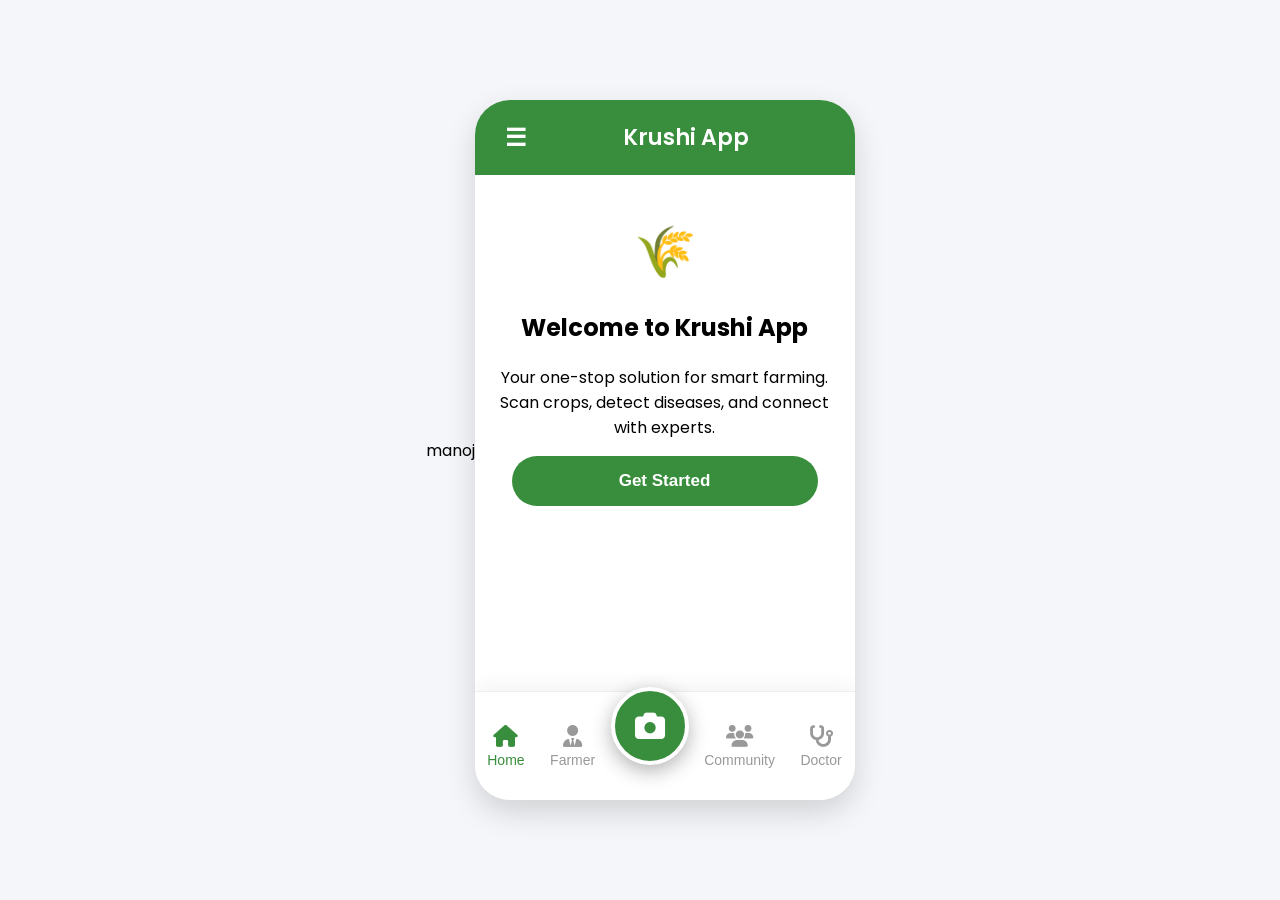
==== commit d5cdc24f: "Added" ====
--- a/index.html
+++ b/index.html
@@ -9,7 +9,7 @@
     <link rel="stylesheet" href="style.css">
   <link href="https://fonts.googleapis.com/css2?family=Poppins:wght@400;500;600;700&display=swap" rel="stylesheet">
   <link rel="stylesheet" href="https://cdnjs.cloudflare.com/ajax/libs/font-awesome/6.4.0/css/all.min.css">
- 
+ <p>manoj</p>
 </head>
 <body>
 
@@ -266,89 +266,10 @@
     </div>
   </div>
 
-  <script>
-    let simpleMode = false;
-    const synth = window.speechSynthesis;
-
-    function hideAll() {
-      document.querySelectorAll("#screen > div").forEach(div => div.style.display = "none");
-    }
-    
-    function speak(text) {
-        if (!synth) return;
-        const utterance = new SpeechSynthesisUtterance(text);
-        utterance.lang = 'en-IN';
-        synth.speak(utterance);
-    }
-    
-    function showScreen(id, titleText) {
-        hideAll();
-        document.getElementById(id).style.display = "block";
-        document.querySelector('.app-title').innerText = titleText;
-    }
-    
-    function openNav() {
-        document.getElementById("sidebar").style.width = "250px";
-    }
-
-    function closeNav() {
-        document.getElementById("sidebar").style.width = "0";
-    }
-
-    function showHome() { 
-        showScreen('home', 'Krushi App'); 
-        document.getElementById('scanner').style.display = 'none';
-        closeNav();
-    }
-    function showLogin() { showScreen('login', 'Login'); closeNav(); }
-    function showFarmer() { showScreen('farmer', 'Farmer Dashboard'); closeNav(); }
-    function showDoctor() { showScreen('doctor', 'Doctor Dashboard'); closeNav(); }
-    function showCommunity() { showScreen('community', 'Community'); closeNav(); }
-    function showCropGuides() { showScreen('cropGuides', 'Crop Guides'); closeNav(); }
-    function showMarketplace() { showScreen('marketplace', 'Marketplace'); closeNav(); }
-    function showAgriNews() { showScreen('agriNews', 'Agri-News'); closeNav(); }
-
-    function showSimpleMode() { 
-        simpleMode = true;
-        showScreen('simpleMode', 'Simple Mode');
-        closeNav();
-        speak("Welcome, I am your guide. What would you like to do?");
-    }
-    
-    function showScanner() {
-        hideAll();
-        document.getElementById('scanner').style.display = 'flex';
-        document.querySelector('.app-title').innerText = 'Crop Scanner';
-        closeNav();
-    }
-
-    function simulateScan() {
-        // Simulate scanning process
-        const shutterBtn = document.querySelector('.shutter-btn');
-        shutterBtn.innerHTML = '<i class="fa-solid fa-spinner fa-spin" style="color:var(--primary-green);"></i>';
-        
-        if (simpleMode) {
-            speak("Scanning complete. Analyzing the image. This might take a few seconds.");
-        }
-
-        setTimeout(() => {
-            // Hide the scanner and show the results
-            document.getElementById('scanner').style.display = 'none';
-            showScreen('scanResult', 'Scan Results');
-            if (simpleMode) {
-                speak("Scan results are ready. We have identified a disease. Would you like to know more about it, or connect with a doctor?");
-            }
-        }, 3000); // 3-second delay
-    }
-
-    // Initial load
-    document.addEventListener('DOMContentLoaded', () => {
-        showScreen('overview', 'Krushi App');
-    });
-
-  </script>
+  <script src="App.js">  </script>
 
 </body>
 
 </html>
 
+
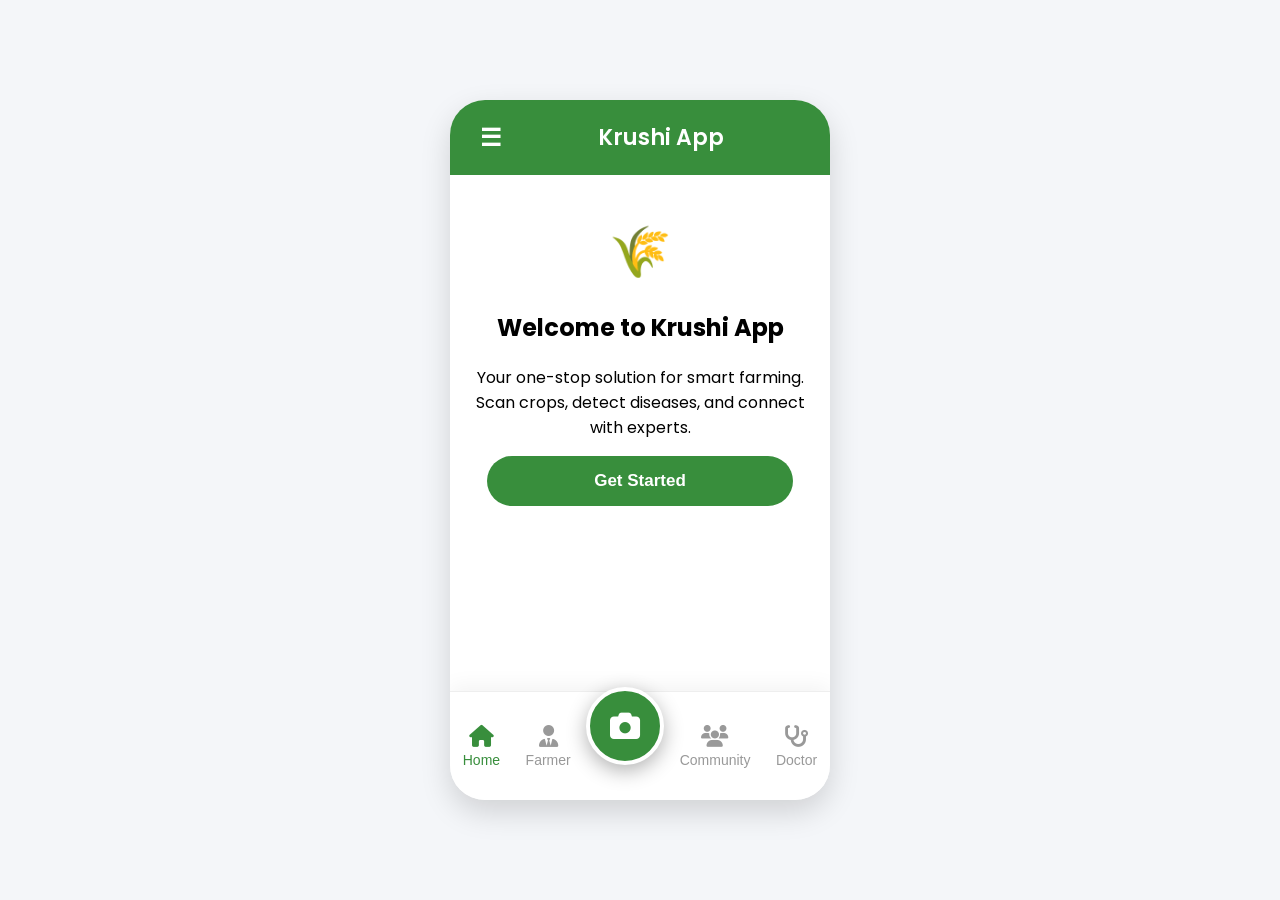
==== commit fec08e14: "Update Update  Co-Authored-By: Manoj  Kale <manojkale187@gmail.com>" ====
--- a/index.html
+++ b/index.html
@@ -9,7 +9,7 @@
     <link rel="stylesheet" href="style.css">
   <link href="https://fonts.googleapis.com/css2?family=Poppins:wght@400;500;600;700&display=swap" rel="stylesheet">
   <link rel="stylesheet" href="https://cdnjs.cloudflare.com/ajax/libs/font-awesome/6.4.0/css/all.min.css">
- <p>manoj</p>
+
 </head>
 <body>
 
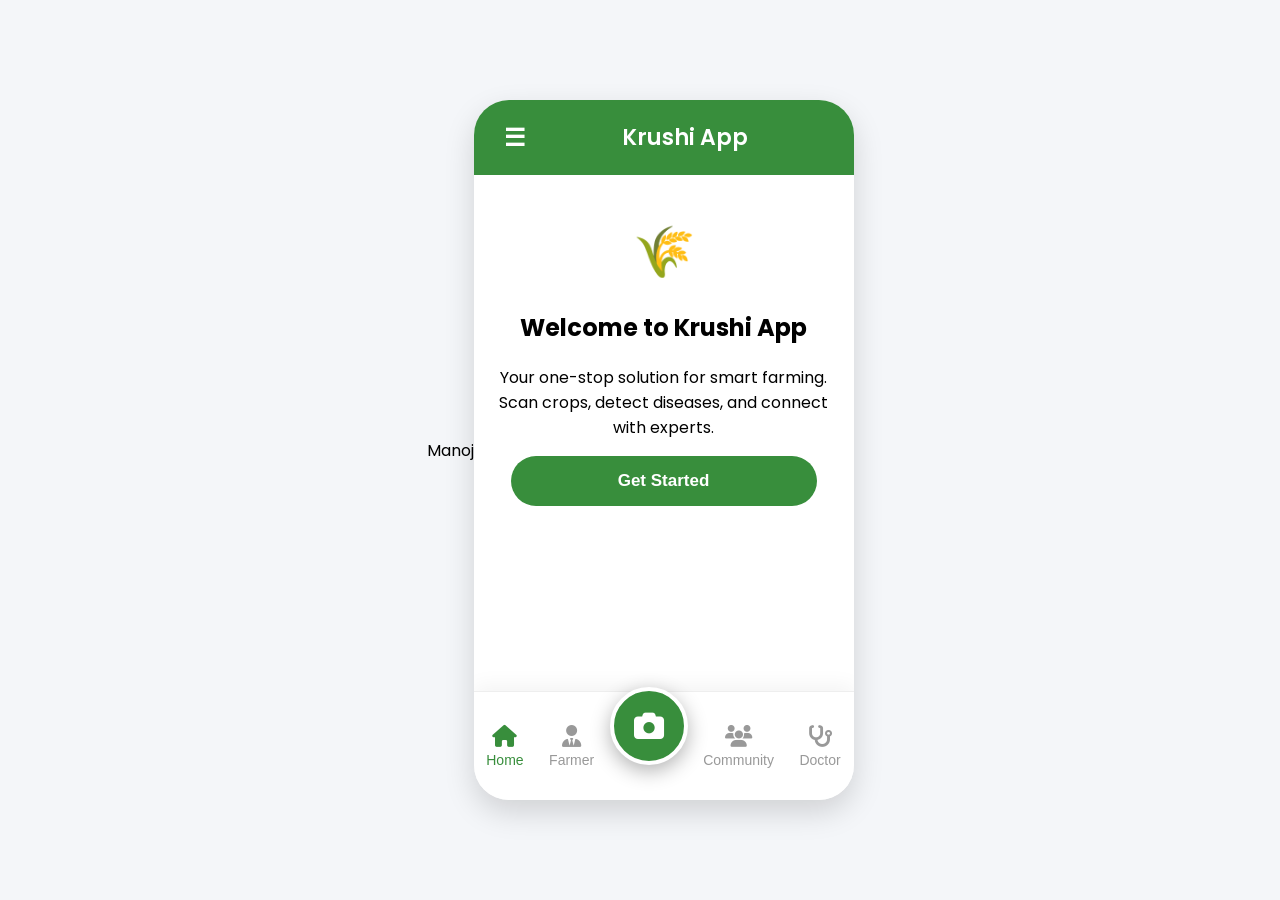
==== commit de213026: "Update index.html Co-Authored-By: ManojKale2005 <219266060+manojkale2005@users.noreply.github.com> C" ====
--- a/index.html
+++ b/index.html
@@ -9,7 +9,7 @@
     <link rel="stylesheet" href="style.css">
   <link href="https://fonts.googleapis.com/css2?family=Poppins:wght@400;500;600;700&display=swap" rel="stylesheet">
   <link rel="stylesheet" href="https://cdnjs.cloudflare.com/ajax/libs/font-awesome/6.4.0/css/all.min.css">
-
+<p>Manoj</p>
 </head>
 <body>
 
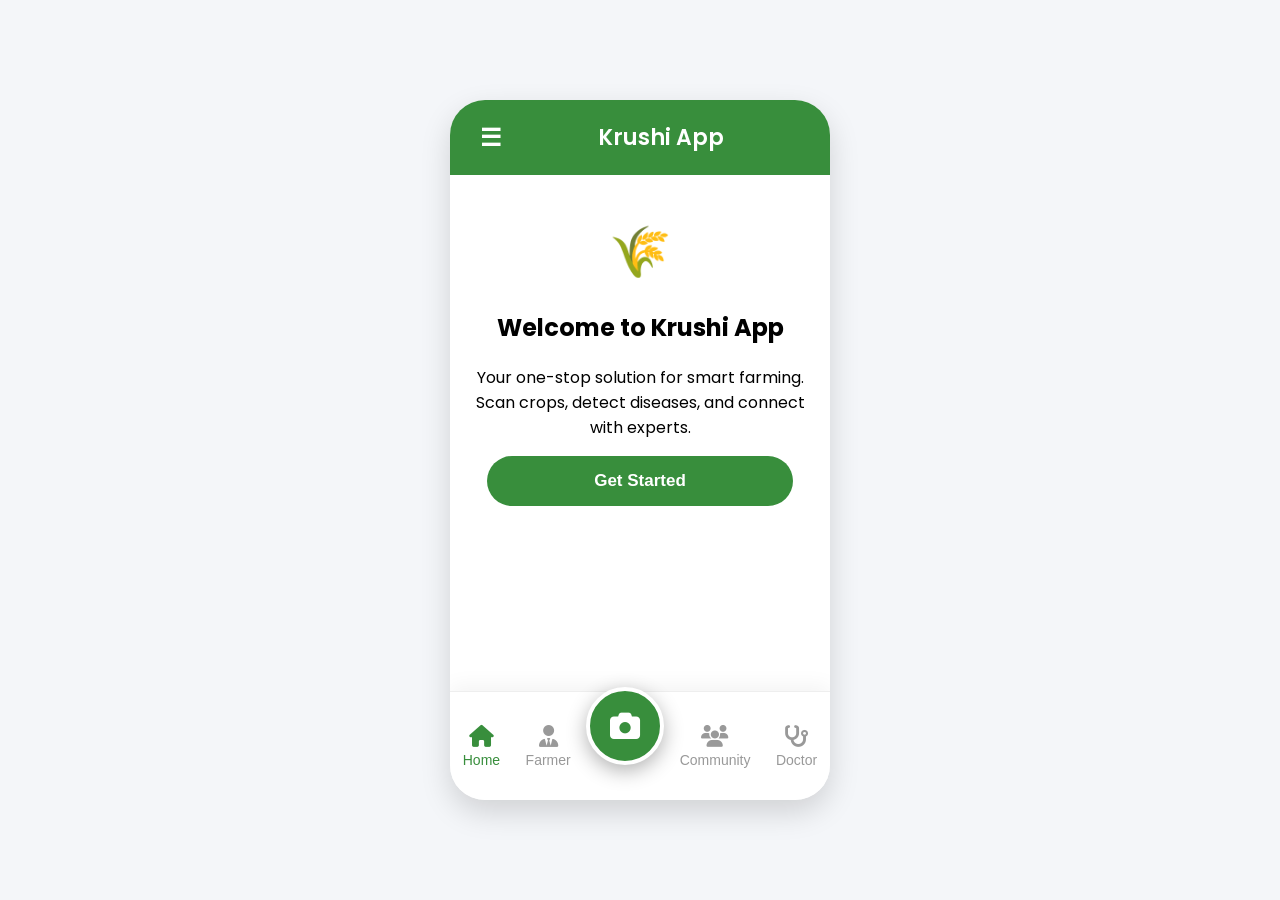
==== commit dc024a75: "update update" ====
--- a/index.html
+++ b/index.html
@@ -9,7 +9,7 @@
     <link rel="stylesheet" href="style.css">
   <link href="https://fonts.googleapis.com/css2?family=Poppins:wght@400;500;600;700&display=swap" rel="stylesheet">
   <link rel="stylesheet" href="https://cdnjs.cloudflare.com/ajax/libs/font-awesome/6.4.0/css/all.min.css">
-<p>Manoj</p>
+
 </head>
 <body>
 
